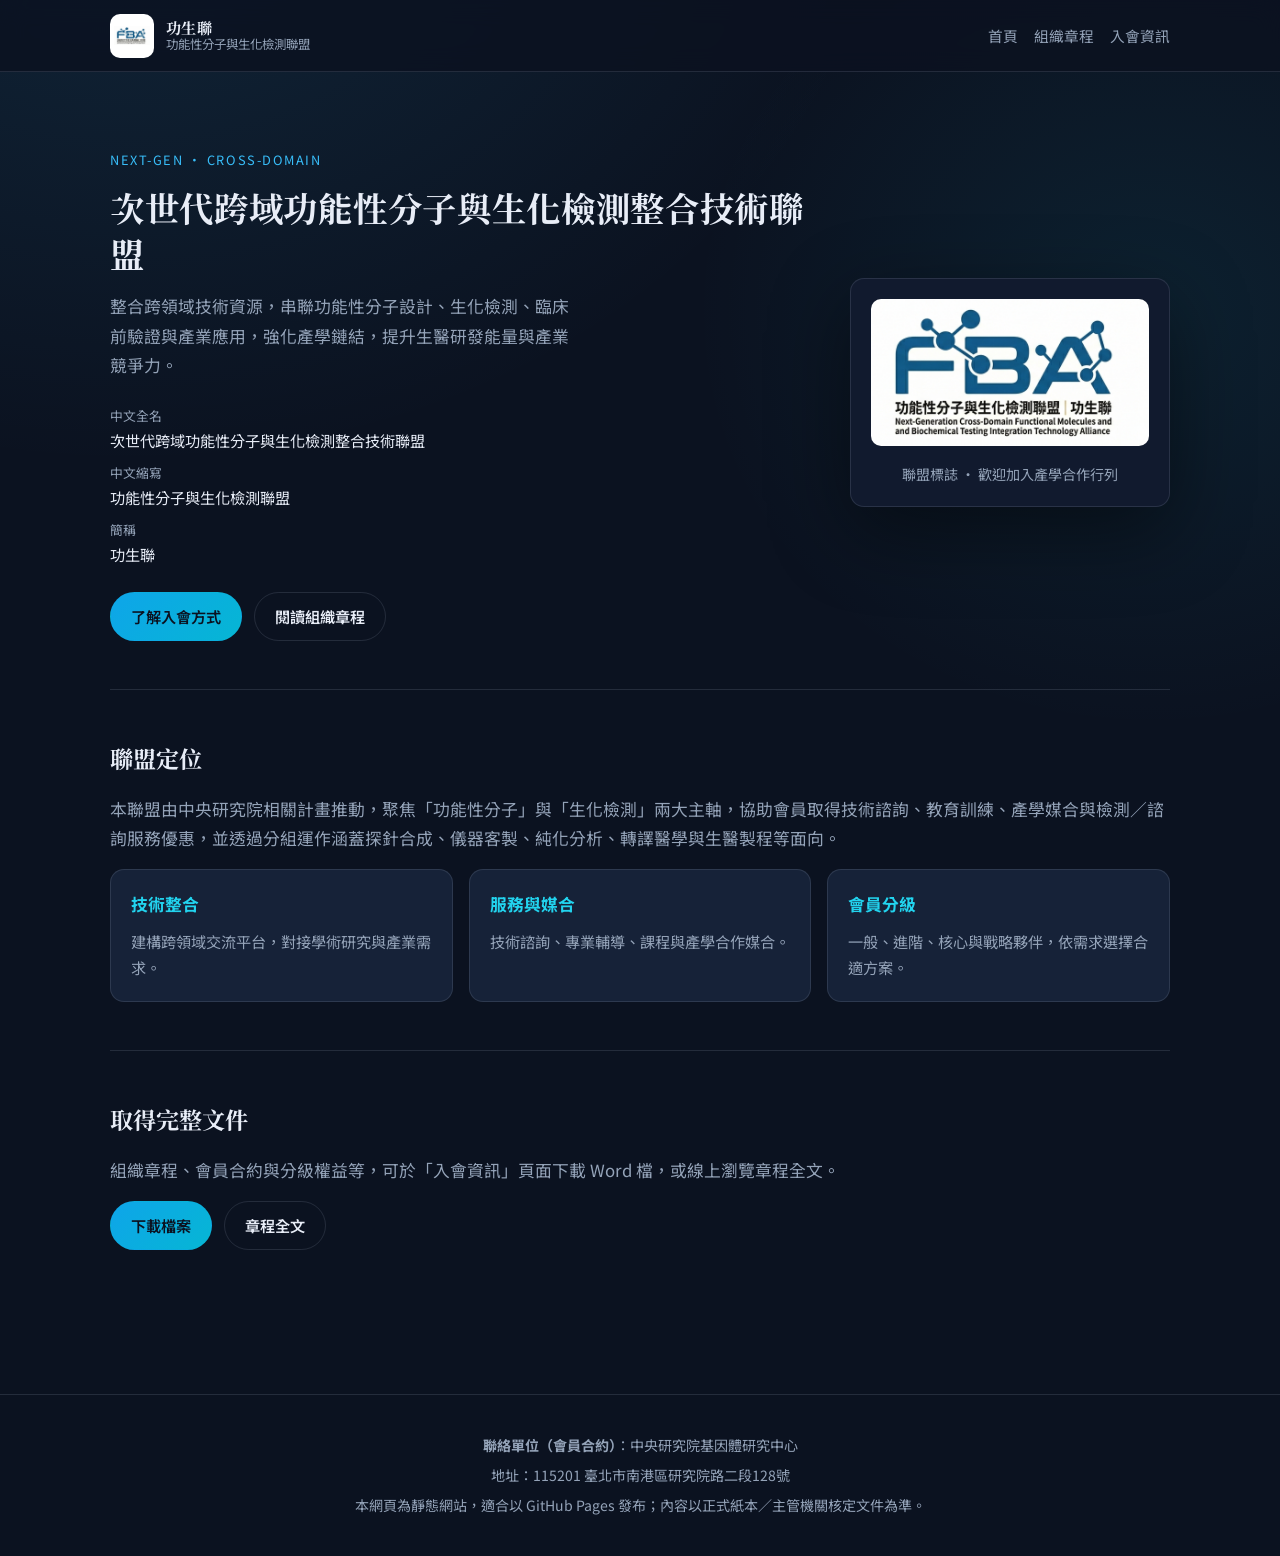
==== index.html @ 2496cc4a "Initial commit: GitHub Pages site for functional molecular alliance Made-with: Cursor" ====
<!DOCTYPE html>
<html lang="zh-Hant">
<head>
  <meta charset="utf-8" />
  <meta name="viewport" content="width=device-width, initial-scale=1" />
  <title>功生聯｜次世代跨域功能性分子與生化檢測整合技術聯盟</title>
  <meta name="description" content="功能性分子與生化檢測聯盟（功生聯）：整合跨領域技術資源，促進功能性分子設計、生化檢測與產學合作。" />
  <link rel="preconnect" href="https://fonts.googleapis.com" />
  <link rel="preconnect" href="https://fonts.gstatic.com" crossorigin />
  <link href="https://fonts.googleapis.com/css2?family=Noto+Sans+TC:wght@400;600;700&family=Noto+Serif+TC:wght@600;700&display=swap" rel="stylesheet" />
  <link rel="stylesheet" href="css/main.css" />
</head>
<body>
  <header class="site-header">
    <div class="site-header__inner">
      <a class="brand" href="index.html">
        <img class="brand__mark" src="assets/logo.jpg" width="44" height="44" alt="聯盟標誌" />
        <span class="brand__text">
          <span class="brand__name">功生聯</span>
          <span class="brand__abbr">功能性分子與生化檢測聯盟</span>
        </span>
      </a>
      <nav class="nav" aria-label="主要導覽">
        <a href="index.html">首頁</a>
        <a href="charter.html">組織章程</a>
        <a href="membership.html">入會資訊</a>
      </nav>
    </div>
  </header>

  <main>
    <section class="hero">
      <div>
        <span class="hero__badge">NEXT-GEN · CROSS-DOMAIN</span>
        <h1>次世代跨域功能性分子與生化檢測整合技術聯盟</h1>
        <p class="hero__lead">
          整合跨領域技術資源，串聯功能性分子設計、生化檢測、臨床前驗證與產業應用，強化產學鏈結，提升生醫研發能量與產業競爭力。
        </p>
        <dl class="hero__names">
          <div>
            <dt>中文全名</dt>
            <dd>次世代跨域功能性分子與生化檢測整合技術聯盟</dd>
          </div>
          <div>
            <dt>中文縮寫</dt>
            <dd>功能性分子與生化檢測聯盟</dd>
          </div>
          <div>
            <dt>簡稱</dt>
            <dd>功生聯</dd>
          </div>
        </dl>
        <div class="hero__actions">
          <a class="btn btn--primary" href="membership.html">了解入會方式</a>
          <a class="btn btn--ghost" href="charter.html">閱讀組織章程</a>
        </div>
      </div>
      <div class="hero__card">
        <img src="assets/logo.jpg" alt="次世代跨域功能性分子與生化檢測整合技術聯盟標誌" width="280" height="280" />
        <p class="hero__card-caption">聯盟標誌 · 歡迎加入產學合作行列</p>
      </div>
    </section>

    <section class="section" id="about">
      <h2>聯盟定位</h2>
      <p>
        本聯盟由中央研究院相關計畫推動，聚焦「功能性分子」與「生化檢測」兩大主軸，協助會員取得技術諮詢、教育訓練、產學媒合與檢測／諮詢服務優惠，並透過分組運作涵蓋探針合成、儀器客製、純化分析、轉譯醫學與生醫製程等面向。
      </p>
      <div class="grid-3">
        <article class="card">
          <h3>技術整合</h3>
          <p>建構跨領域交流平台，對接學術研究與產業需求。</p>
        </article>
        <article class="card">
          <h3>服務與媒合</h3>
          <p>技術諮詢、專業輔導、課程與產學合作媒合。</p>
        </article>
        <article class="card">
          <h3>會員分級</h3>
          <p>一般、進階、核心與戰略夥伴，依需求選擇合適方案。</p>
        </article>
      </div>
    </section>

    <section class="section" id="cta">
      <h2>取得完整文件</h2>
      <p>組織章程、會員合約與分級權益等，可於「入會資訊」頁面下載 Word 檔，或線上瀏覽章程全文。</p>
      <div class="hero__actions">
        <a class="btn btn--primary" href="membership.html#downloads">下載檔案</a>
        <a class="btn btn--ghost" href="charter.html">章程全文</a>
      </div>
    </section>
  </main>

  <footer class="site-footer">
    <p><strong>聯絡單位（會員合約）</strong>：中央研究院基因體研究中心</p>
    <p>地址：115201 臺北市南港區研究院路二段128號</p>
    <p>本網頁為靜態網站，適合以 GitHub Pages 發布；內容以正式紙本／主管機關核定文件為準。</p>
  </footer>
</body>
</html>
---- css/main.css ----
/* 功生聯 — GitHub Pages 靜態站 */
:root {
  --bg: #0b1220;
  --bg-elevated: #111a2e;
  --surface: #162238;
  --text: #e8edf7;
  --muted: #94a3b8;
  --accent: #38bdf8;
  --accent-2: #22d3ee;
  --border: rgba(148, 163, 184, 0.18);
  --radius: 14px;
  --shadow: 0 24px 80px rgba(0, 0, 0, 0.45);
  --font-sans: "Noto Sans TC", system-ui, sans-serif;
  --font-display: "Noto Serif TC", "Noto Sans TC", serif;
}

*,
*::before,
*::after {
  box-sizing: border-box;
}

html {
  scroll-behavior: smooth;
}

body {
  margin: 0;
  font-family: var(--font-sans);
  font-size: 1.05rem;
  line-height: 1.75;
  color: var(--text);
  background: var(--bg);
  background-image:
    radial-gradient(ellipse 120% 80% at 10% -10%, rgba(56, 189, 248, 0.12), transparent 50%),
    radial-gradient(ellipse 80% 60% at 90% 20%, rgba(34, 211, 238, 0.08), transparent 45%);
  min-height: 100vh;
}

a {
  color: var(--accent);
  text-decoration: none;
}
a:hover {
  text-decoration: underline;
  color: var(--accent-2);
}

img {
  max-width: 100%;
  height: auto;
  display: block;
}

.site-header {
  position: sticky;
  top: 0;
  z-index: 50;
  backdrop-filter: blur(12px);
  background: rgba(11, 18, 32, 0.82);
  border-bottom: 1px solid var(--border);
}

.site-header__inner {
  max-width: 1100px;
  margin: 0 auto;
  padding: 0.85rem 1.25rem;
  display: flex;
  align-items: center;
  justify-content: space-between;
  gap: 1rem;
  flex-wrap: wrap;
}

.brand {
  display: flex;
  align-items: center;
  gap: 0.75rem;
  color: var(--text);
  text-decoration: none;
}
.brand:hover {
  text-decoration: none;
  color: var(--accent-2);
}

.brand__mark {
  width: 44px;
  height: 44px;
  border-radius: 10px;
  object-fit: contain;
  background: #fff;
  padding: 4px;
}

.brand__text {
  display: flex;
  flex-direction: column;
  line-height: 1.25;
}

.brand__name {
  font-family: var(--font-display);
  font-weight: 700;
  font-size: 0.95rem;
  letter-spacing: 0.02em;
}

.brand__abbr {
  font-size: 0.78rem;
  color: var(--muted);
}

.nav {
  display: flex;
  flex-wrap: wrap;
  gap: 0.35rem 1rem;
  align-items: center;
}

.nav a {
  font-size: 0.92rem;
  padding: 0.35rem 0;
  color: var(--muted);
}
.nav a:hover {
  color: var(--accent);
}

main {
  max-width: 1100px;
  margin: 0 auto;
  padding: 2rem 1.25rem 4rem;
}

.hero {
  display: grid;
  gap: 2rem;
  padding: 2.5rem 0 3rem;
  border-bottom: 1px solid var(--border);
}

@media (min-width: 768px) {
  .hero {
    grid-template-columns: minmax(0, 1fr) minmax(0, 320px);
    align-items: center;
  }
}

.hero__badge {
  display: inline-block;
  font-size: 0.8rem;
  letter-spacing: 0.12em;
  text-transform: uppercase;
  color: var(--accent);
  margin-bottom: 0.75rem;
}

.hero h1 {
  font-family: var(--font-display);
  font-size: clamp(1.65rem, 4vw, 2.15rem);
  font-weight: 700;
  line-height: 1.35;
  margin: 0 0 1rem;
  letter-spacing: 0.02em;
}

.hero__lead {
  color: var(--muted);
  font-size: 1.05rem;
  max-width: 52ch;
  margin: 0 0 1.5rem;
}

.hero__names {
  display: flex;
  flex-direction: column;
  gap: 0.5rem;
  margin-bottom: 1.5rem;
  font-size: 0.95rem;
}

.hero__names dt {
  color: var(--muted);
  font-size: 0.8rem;
  margin: 0;
}
.hero__names dd {
  margin: 0;
}

.hero__actions {
  display: flex;
  flex-wrap: wrap;
  gap: 0.75rem;
}

.btn {
  display: inline-flex;
  align-items: center;
  justify-content: center;
  padding: 0.65rem 1.25rem;
  border-radius: 999px;
  font-weight: 600;
  font-size: 0.95rem;
  border: 1px solid transparent;
  cursor: pointer;
  transition: transform 0.15s ease, background 0.15s ease, border-color 0.15s ease;
}
.btn:hover {
  text-decoration: none;
  transform: translateY(-1px);
}

.btn--primary {
  background: linear-gradient(135deg, #0ea5e9, #06b6d4);
  color: #0b1220;
}
.btn--primary:hover {
  color: #0b1220;
}

.btn--ghost {
  background: transparent;
  border-color: var(--border);
  color: var(--text);
}
.btn--ghost:hover {
  border-color: var(--accent);
  color: var(--accent);
}

.hero__card {
  background: var(--bg-elevated);
  border: 1px solid var(--border);
  border-radius: var(--radius);
  padding: 1.25rem;
  box-shadow: var(--shadow);
}

.hero__card img {
  border-radius: 10px;
  margin: 0 auto 1rem;
  max-height: 200px;
  width: auto;
}

.hero__card-caption {
  text-align: center;
  font-size: 0.88rem;
  color: var(--muted);
  margin: 0;
}

.section {
  padding: 3rem 0;
  border-bottom: 1px solid var(--border);
}
.section:last-of-type {
  border-bottom: none;
}

.section h2 {
  font-family: var(--font-display);
  font-size: 1.45rem;
  margin: 0 0 1rem;
}

.section p {
  color: var(--muted);
  margin: 0 0 1rem;
}

.grid-3 {
  display: grid;
  gap: 1rem;
}

@media (min-width: 640px) {
  .grid-3 {
    grid-template-columns: repeat(3, 1fr);
  }
}

.card {
  background: var(--surface);
  border: 1px solid var(--border);
  border-radius: var(--radius);
  padding: 1.25rem;
}

.card h3 {
  font-size: 1.05rem;
  margin: 0 0 0.5rem;
  color: var(--accent-2);
}

.card p {
  margin: 0;
  font-size: 0.95rem;
}

.page-title {
  font-family: var(--font-display);
  font-size: clamp(1.5rem, 3vw, 1.85rem);
  margin: 0 0 0.5rem;
}

.page-intro {
  color: var(--muted);
  margin: 0 0 2rem;
  max-width: 65ch;
}

.prose {
  max-width: 52rem;
}

.prose h2 {
  font-family: var(--font-display);
  font-size: 1.2rem;
  margin: 2.25rem 0 0.75rem;
  color: var(--text);
}

.prose h2:first-child {
  margin-top: 0;
}

.prose p,
.prose li {
  color: #cbd5e1;
}

.prose ol {
  padding-left: 1.25rem;
}

.prose li {
  margin: 0.35rem 0;
}

.doc-table-wrap {
  overflow-x: auto;
  margin: 1.5rem 0;
  border-radius: var(--radius);
  border: 1px solid var(--border);
}

.doc-table {
  width: 100%;
  border-collapse: collapse;
  font-size: 0.88rem;
}

.doc-table th,
.doc-table td {
  padding: 0.65rem 0.85rem;
  text-align: left;
  border-bottom: 1px solid var(--border);
  vertical-align: top;
}

.doc-table th {
  background: var(--surface);
  color: var(--accent-2);
  font-weight: 600;
}

.doc-table tr:last-child td {
  border-bottom: none;
}

.download-list {
  list-style: none;
  padding: 0;
  margin: 1rem 0 0;
}

.download-list li {
  margin: 0.75rem 0;
  padding: 1rem;
  background: var(--surface);
  border-radius: var(--radius);
  border: 1px solid var(--border);
  display: flex;
  flex-wrap: wrap;
  align-items: center;
  justify-content: space-between;
  gap: 0.75rem;
}

.contact-box {
  background: var(--bg-elevated);
  border: 1px solid var(--border);
  border-radius: var(--radius);
  padding: 1.5rem;
  margin-top: 2rem;
}

.contact-box h3 {
  margin: 0 0 0.75rem;
  font-size: 1.1rem;
}

.contact-box p {
  margin: 0.35rem 0;
  color: var(--muted);
}

.site-footer {
  border-top: 1px solid var(--border);
  padding: 2rem 1.25rem;
  margin-top: 2rem;
  text-align: center;
  color: var(--muted);
  font-size: 0.88rem;
}

.site-footer p {
  margin: 0.35rem 0;
}

.back-link {
  display: inline-block;
  margin-bottom: 1.5rem;
  font-size: 0.92rem;
}

.note {
  font-size: 0.9rem;
  color: var(--muted);
  border-left: 3px solid var(--accent);
  padding-left: 1rem;
  margin: 1.5rem 0;
}
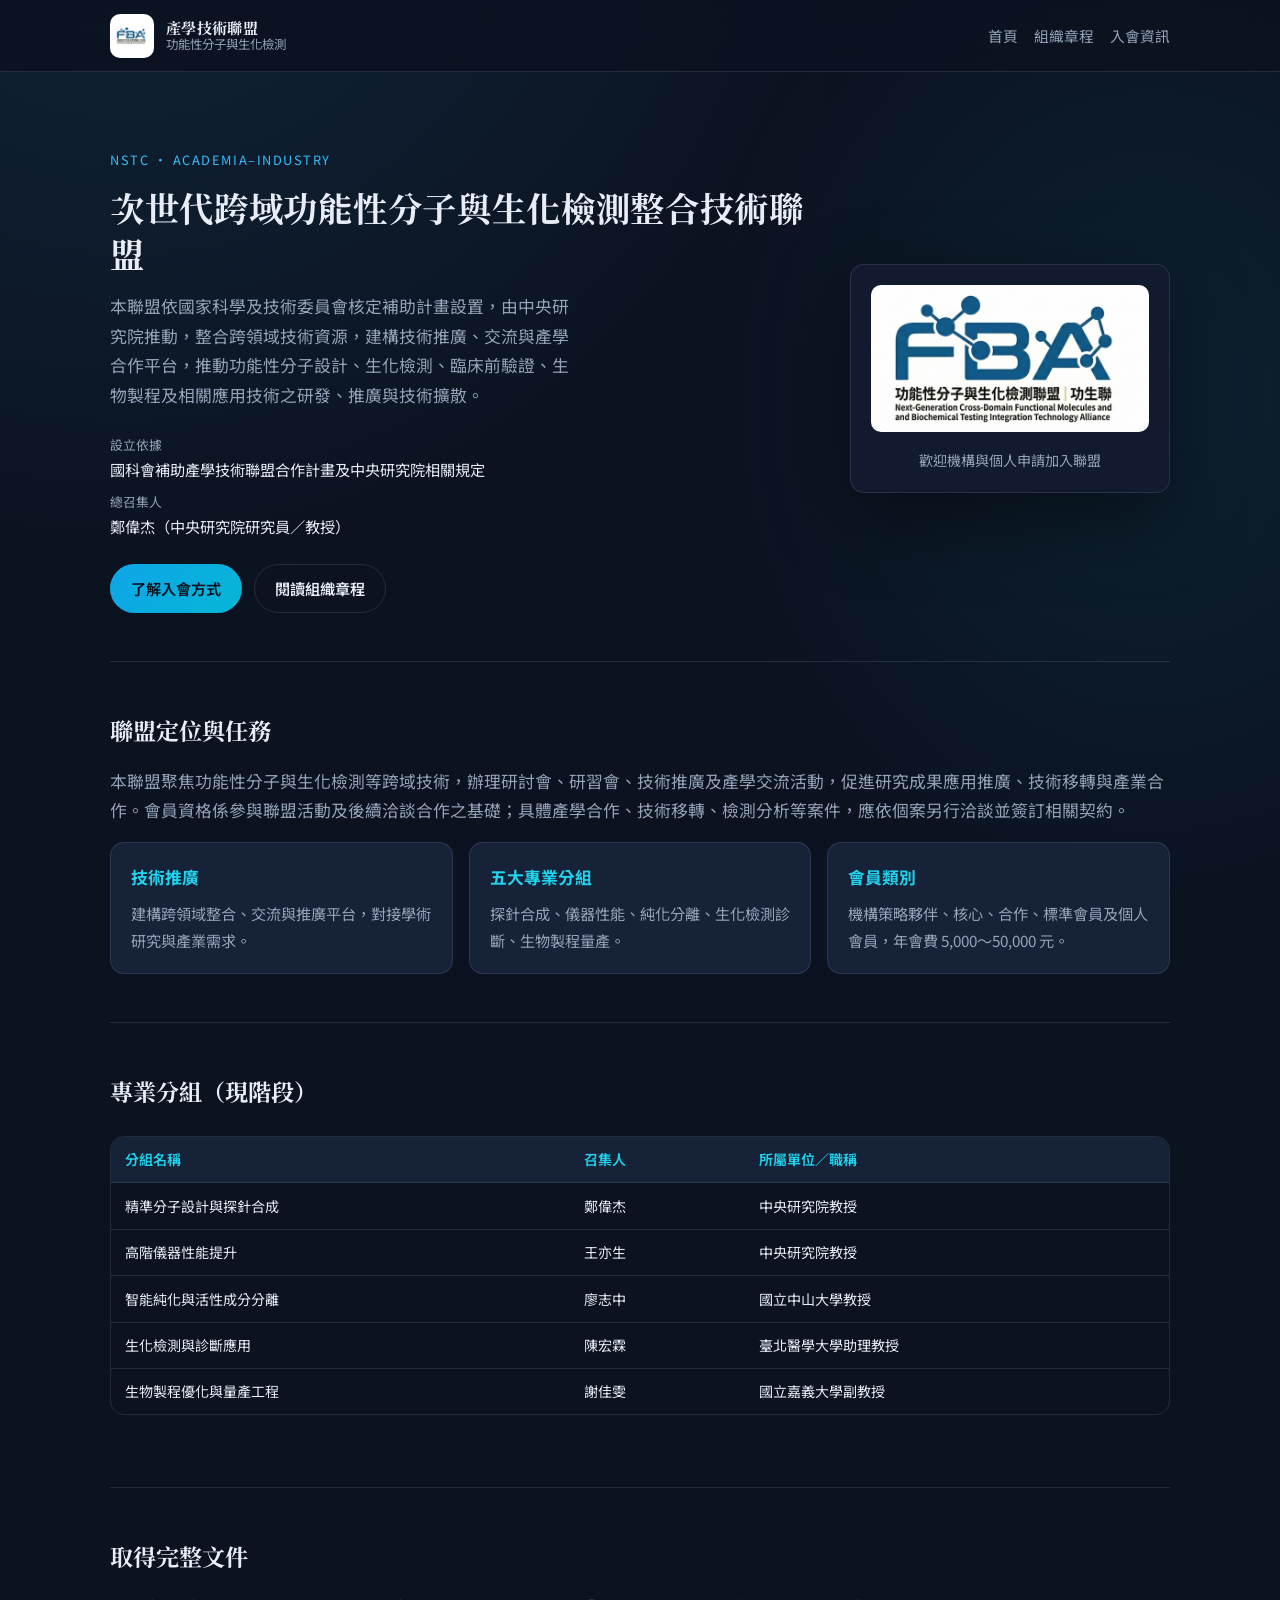
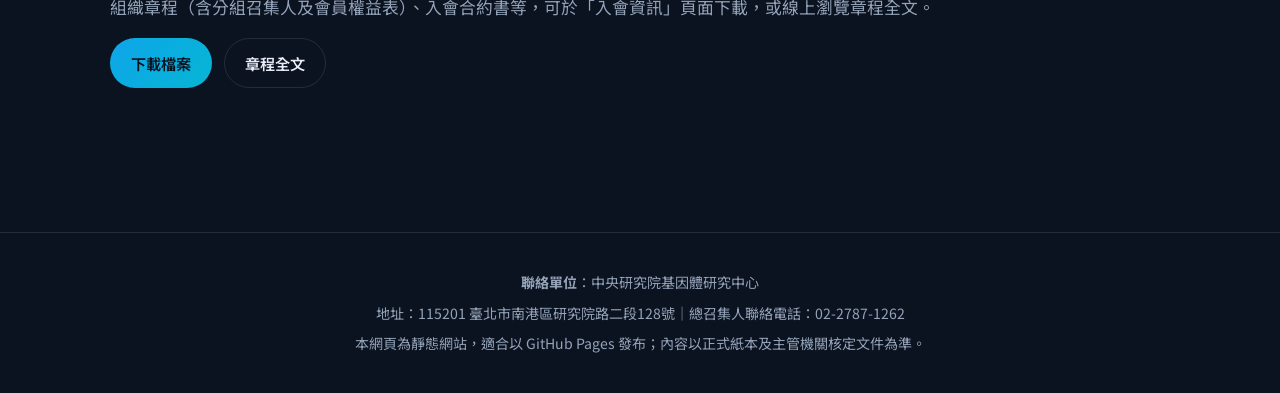
==== commit 7a9c2ef0: "Update site from 2026 charter and membership contract" ====
--- a/index.html
+++ b/index.html
@@ -3,8 +3,8 @@
 <head>
   <meta charset="utf-8" />
   <meta name="viewport" content="width=device-width, initial-scale=1" />
-  <title>功生聯｜次世代跨域功能性分子與生化檢測整合技術聯盟</title>
-  <meta name="description" content="功能性分子與生化檢測聯盟（功生聯）：整合跨領域技術資源，促進功能性分子設計、生化檢測與產學合作。" />
+  <title>次世代跨域功能性分子與生化檢測整合技術聯盟</title>
+  <meta name="description" content="依國科會補助計畫設置之產學技術聯盟：推動功能性分子、生化檢測與產學合作，辦理研討會、研習會及技術推廣活動。" />
   <link rel="preconnect" href="https://fonts.googleapis.com" />
   <link rel="preconnect" href="https://fonts.gstatic.com" crossorigin />
   <link href="https://fonts.googleapis.com/css2?family=Noto+Sans+TC:wght@400;600;700&family=Noto+Serif+TC:wght@600;700&display=swap" rel="stylesheet" />
@@ -16,12 +16,12 @@
       <a class="brand" href="index.html">
         <img class="brand__mark" src="assets/logo.jpg" width="44" height="44" alt="聯盟標誌" />
         <span class="brand__text">
-          <span class="brand__name">功生聯</span>
-          <span class="brand__abbr">功能性分子與生化檢測聯盟</span>
+          <span class="brand__name">產學技術聯盟</span>
+          <span class="brand__abbr">功能性分子與生化檢測</span>
         </span>
       </a>
       <nav class="nav" aria-label="主要導覽">
-        <a href="index.html">首頁</a>
+        <a href="index.html" aria-current="page">首頁</a>
         <a href="charter.html">組織章程</a>
         <a href="membership.html">入會資訊</a>
       </nav>
@@ -31,23 +31,19 @@
   <main>
     <section class="hero">
       <div>
-        <span class="hero__badge">NEXT-GEN · CROSS-DOMAIN</span>
+        <span class="hero__badge">NSTC · ACADEMIA–INDUSTRY</span>
         <h1>次世代跨域功能性分子與生化檢測整合技術聯盟</h1>
         <p class="hero__lead">
-          整合跨領域技術資源，串聯功能性分子設計、生化檢測、臨床前驗證與產業應用，強化產學鏈結，提升生醫研發能量與產業競爭力。
+          本聯盟依國家科學及技術委員會核定補助計畫設置，由中央研究院推動，整合跨領域技術資源，建構技術推廣、交流與產學合作平台，推動功能性分子設計、生化檢測、臨床前驗證、生物製程及相關應用技術之研發、推廣與技術擴散。
         </p>
         <dl class="hero__names">
           <div>
-            <dt>中文全名</dt>
-            <dd>次世代跨域功能性分子與生化檢測整合技術聯盟</dd>
+            <dt>設立依據</dt>
+            <dd>國科會補助產學技術聯盟合作計畫及中央研究院相關規定</dd>
           </div>
           <div>
-            <dt>中文縮寫</dt>
-            <dd>功能性分子與生化檢測聯盟</dd>
-          </div>
-          <div>
-            <dt>簡稱</dt>
-            <dd>功生聯</dd>
+            <dt>總召集人</dt>
+            <dd>鄭偉杰（中央研究院研究員／教授）</dd>
           </div>
         </dl>
         <div class="hero__actions">
@@ -57,34 +53,76 @@
       </div>
       <div class="hero__card">
         <img src="assets/logo.jpg" alt="次世代跨域功能性分子與生化檢測整合技術聯盟標誌" width="280" height="280" />
-        <p class="hero__card-caption">聯盟標誌 · 歡迎加入產學合作行列</p>
+        <p class="hero__card-caption">歡迎機構與個人申請加入聯盟</p>
       </div>
     </section>
 
     <section class="section" id="about">
-      <h2>聯盟定位</h2>
+      <h2>聯盟定位與任務</h2>
       <p>
-        本聯盟由中央研究院相關計畫推動，聚焦「功能性分子」與「生化檢測」兩大主軸，協助會員取得技術諮詢、教育訓練、產學媒合與檢測／諮詢服務優惠，並透過分組運作涵蓋探針合成、儀器客製、純化分析、轉譯醫學與生醫製程等面向。
+        本聯盟聚焦功能性分子與生化檢測等跨域技術，辦理研討會、研習會、技術推廣及產學交流活動，促進研究成果應用推廣、技術移轉與產業合作。會員資格係參與聯盟活動及後續洽談合作之基礎；具體產學合作、技術移轉、檢測分析等案件，應依個案另行洽談並簽訂相關契約。
       </p>
       <div class="grid-3">
         <article class="card">
-          <h3>技術整合</h3>
-          <p>建構跨領域交流平台，對接學術研究與產業需求。</p>
+          <h3>技術推廣</h3>
+          <p>建構跨領域整合、交流與推廣平台，對接學術研究與產業需求。</p>
         </article>
         <article class="card">
-          <h3>服務與媒合</h3>
-          <p>技術諮詢、專業輔導、課程與產學合作媒合。</p>
+          <h3>五大專業分組</h3>
+          <p>探針合成、儀器性能、純化分離、生化檢測診斷、生物製程量產。</p>
         </article>
         <article class="card">
-          <h3>會員分級</h3>
-          <p>一般、進階、核心與戰略夥伴，依需求選擇合適方案。</p>
+          <h3>會員類別</h3>
+          <p>機構策略夥伴、核心、合作、標準會員及個人會員，年會費 5,000～50,000 元。</p>
         </article>
+      </div>
+    </section>
+
+    <section class="section" id="groups">
+      <h2>專業分組（現階段）</h2>
+      <div class="doc-table-wrap">
+        <table class="doc-table">
+          <thead>
+            <tr>
+              <th>分組名稱</th>
+              <th>召集人</th>
+              <th>所屬單位／職稱</th>
+            </tr>
+          </thead>
+          <tbody>
+            <tr>
+              <td>精準分子設計與探針合成</td>
+              <td>鄭偉杰</td>
+              <td>中央研究院教授</td>
+            </tr>
+            <tr>
+              <td>高階儀器性能提升</td>
+              <td>王亦生</td>
+              <td>中央研究院教授</td>
+            </tr>
+            <tr>
+              <td>智能純化與活性成分分離</td>
+              <td>廖志中</td>
+              <td>國立中山大學教授</td>
+            </tr>
+            <tr>
+              <td>生化檢測與診斷應用</td>
+              <td>陳宏霖</td>
+              <td>臺北醫學大學助理教授</td>
+            </tr>
+            <tr>
+              <td>生物製程優化與量產工程</td>
+              <td>謝佳雯</td>
+              <td>國立嘉義大學副教授</td>
+            </tr>
+          </tbody>
+        </table>
       </div>
     </section>
 
     <section class="section" id="cta">
       <h2>取得完整文件</h2>
-      <p>組織章程、會員合約與分級權益等，可於「入會資訊」頁面下載 Word 檔，或線上瀏覽章程全文。</p>
+      <p>組織章程（含分組召集人及會員權益表）、入會合約書等，可於「入會資訊」頁面下載，或線上瀏覽章程全文。</p>
       <div class="hero__actions">
         <a class="btn btn--primary" href="membership.html#downloads">下載檔案</a>
         <a class="btn btn--ghost" href="charter.html">章程全文</a>
@@ -93,9 +131,9 @@
   </main>
 
   <footer class="site-footer">
-    <p><strong>聯絡單位（會員合約）</strong>：中央研究院基因體研究中心</p>
-    <p>地址：115201 臺北市南港區研究院路二段128號</p>
-    <p>本網頁為靜態網站，適合以 GitHub Pages 發布；內容以正式紙本／主管機關核定文件為準。</p>
+    <p><strong>聯絡單位</strong>：中央研究院基因體研究中心</p>
+    <p>地址：115201 臺北市南港區研究院路二段128號｜總召集人聯絡電話：02-2787-1262</p>
+    <p>本網頁為靜態網站，適合以 GitHub Pages 發布；內容以正式紙本及主管機關核定文件為準。</p>
   </footer>
 </body>
 </html>
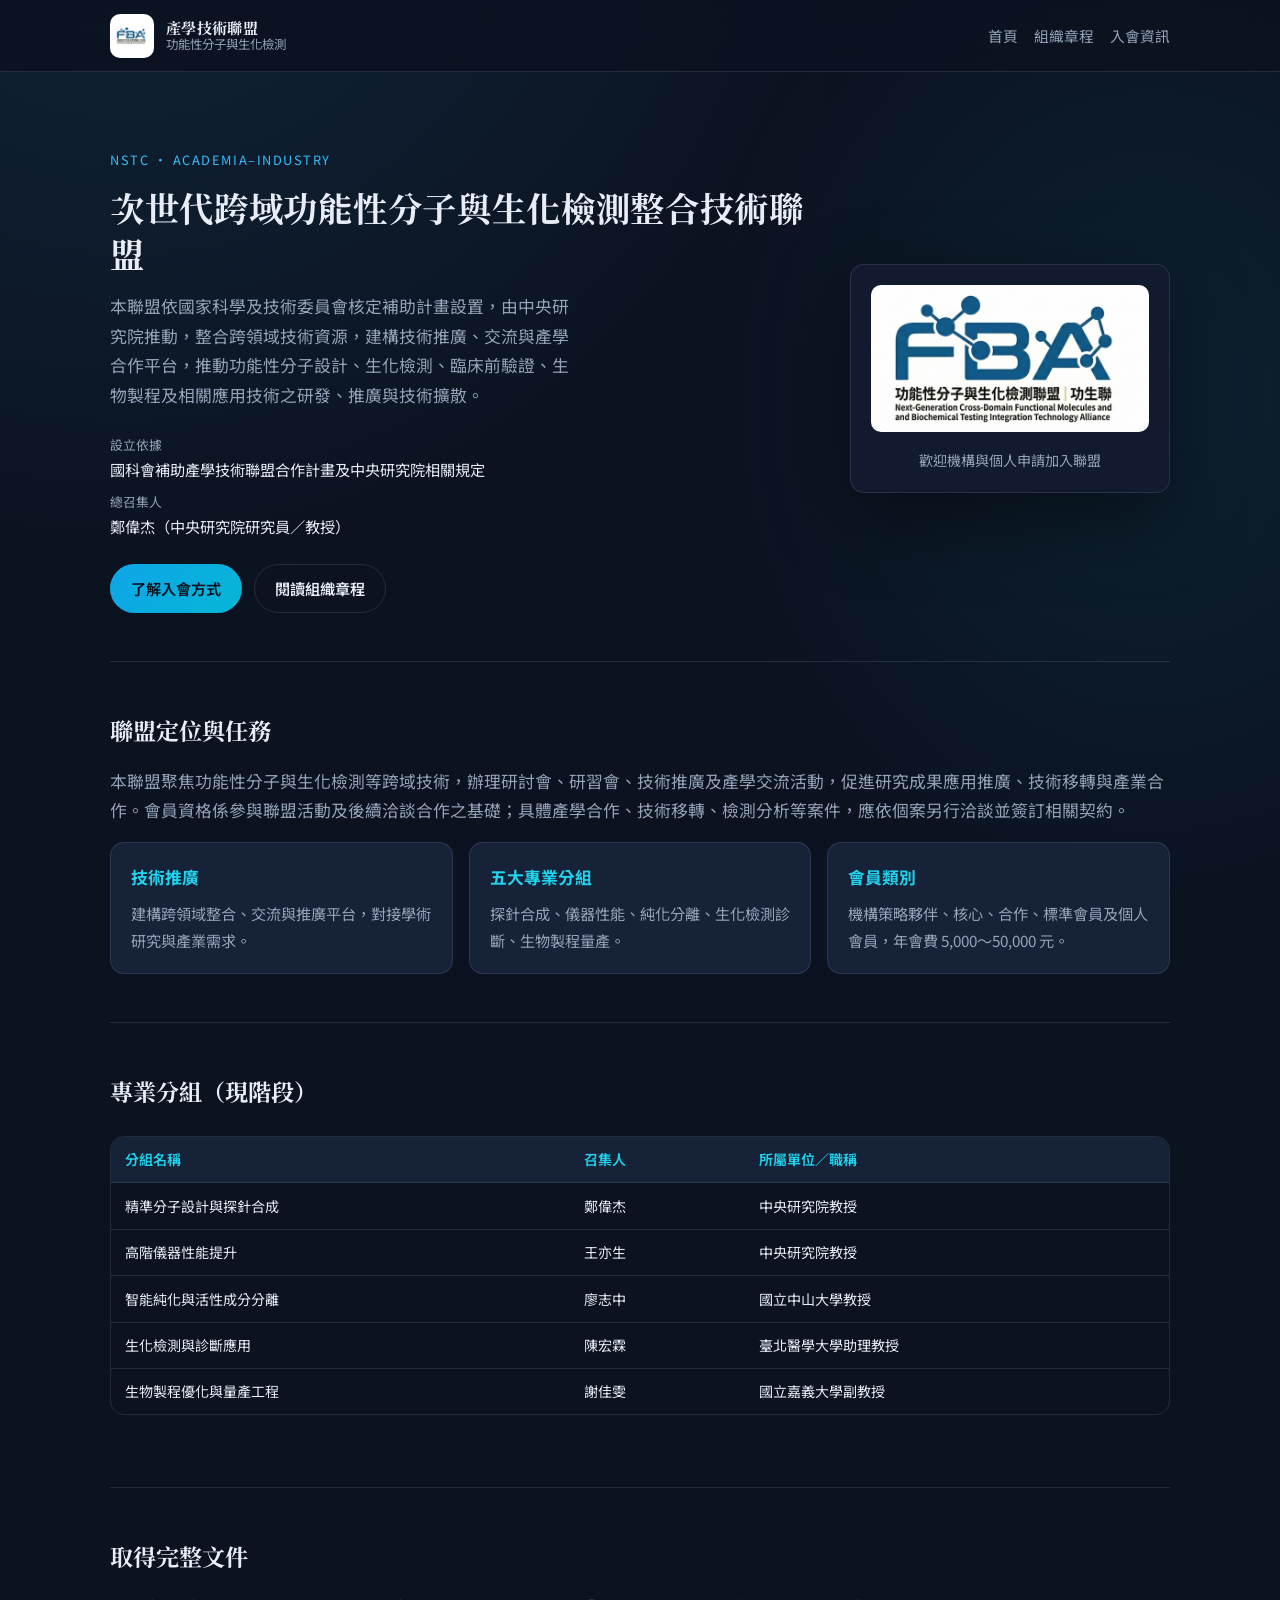
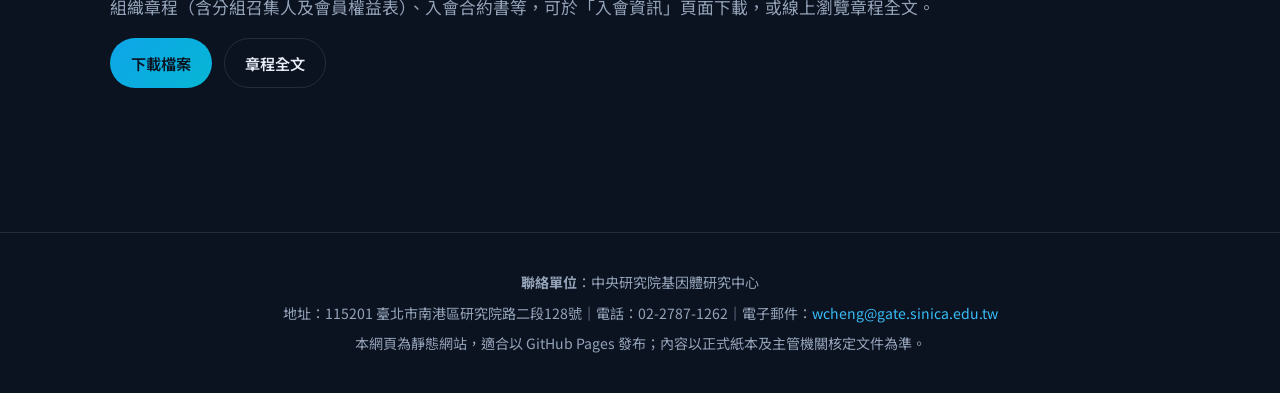
==== commit 585b9667: "Update contact email and membership contract file" ====
--- a/index.html
+++ b/index.html
@@ -132,7 +132,7 @@
 
   <footer class="site-footer">
     <p><strong>聯絡單位</strong>：中央研究院基因體研究中心</p>
-    <p>地址：115201 臺北市南港區研究院路二段128號｜總召集人聯絡電話：02-2787-1262</p>
+    <p>地址：115201 臺北市南港區研究院路二段128號｜電話：02-2787-1262｜電子郵件：<a href="mailto:wcheng@gate.sinica.edu.tw">wcheng@gate.sinica.edu.tw</a></p>
     <p>本網頁為靜態網站，適合以 GitHub Pages 發布；內容以正式紙本及主管機關核定文件為準。</p>
   </footer>
 </body>
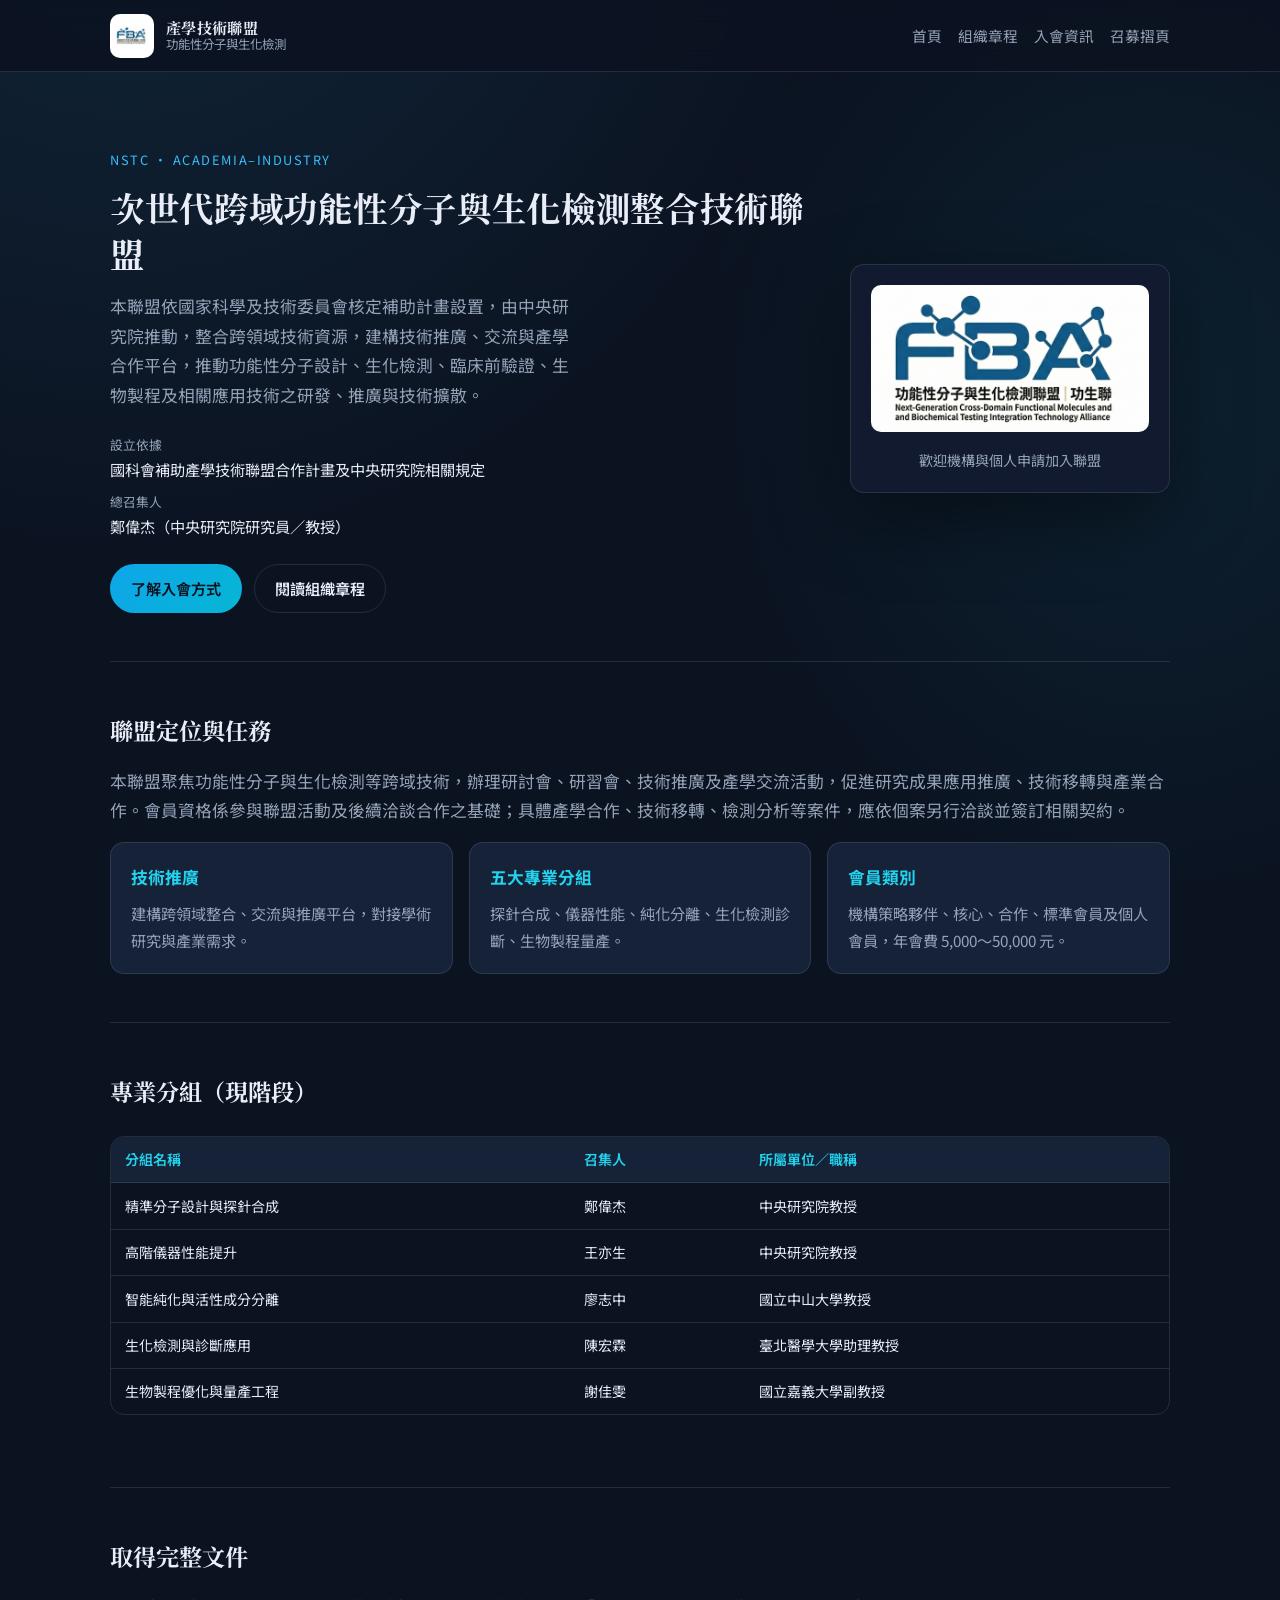
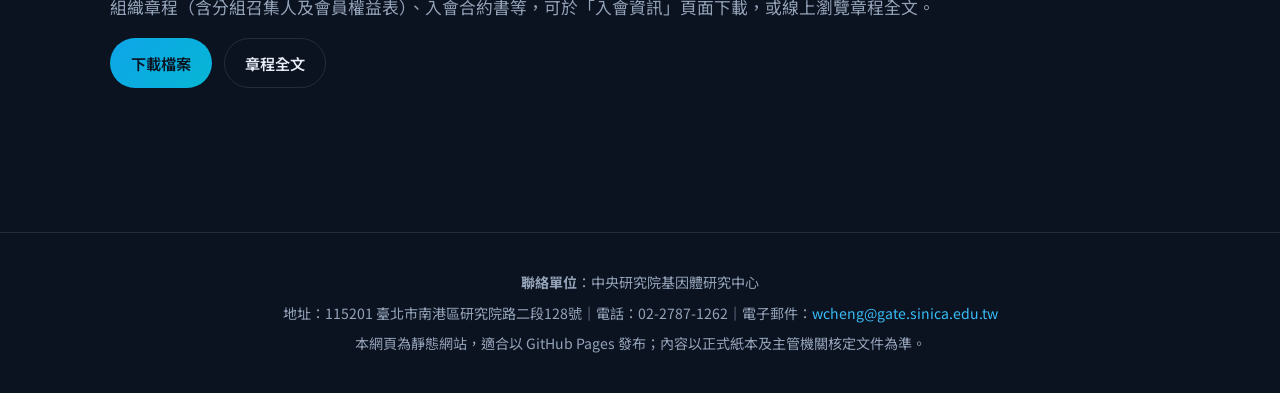
==== commit 47b88ab3: "Update membership contract: president changed to Chen Chien-jen" ====
--- a/index.html
+++ b/index.html
@@ -24,6 +24,7 @@
         <a href="index.html" aria-current="page">首頁</a>
         <a href="charter.html">組織章程</a>
         <a href="membership.html">入會資訊</a>
+        <a href="brochure.html">召募摺頁</a>
       </nav>
     </div>
   </header>
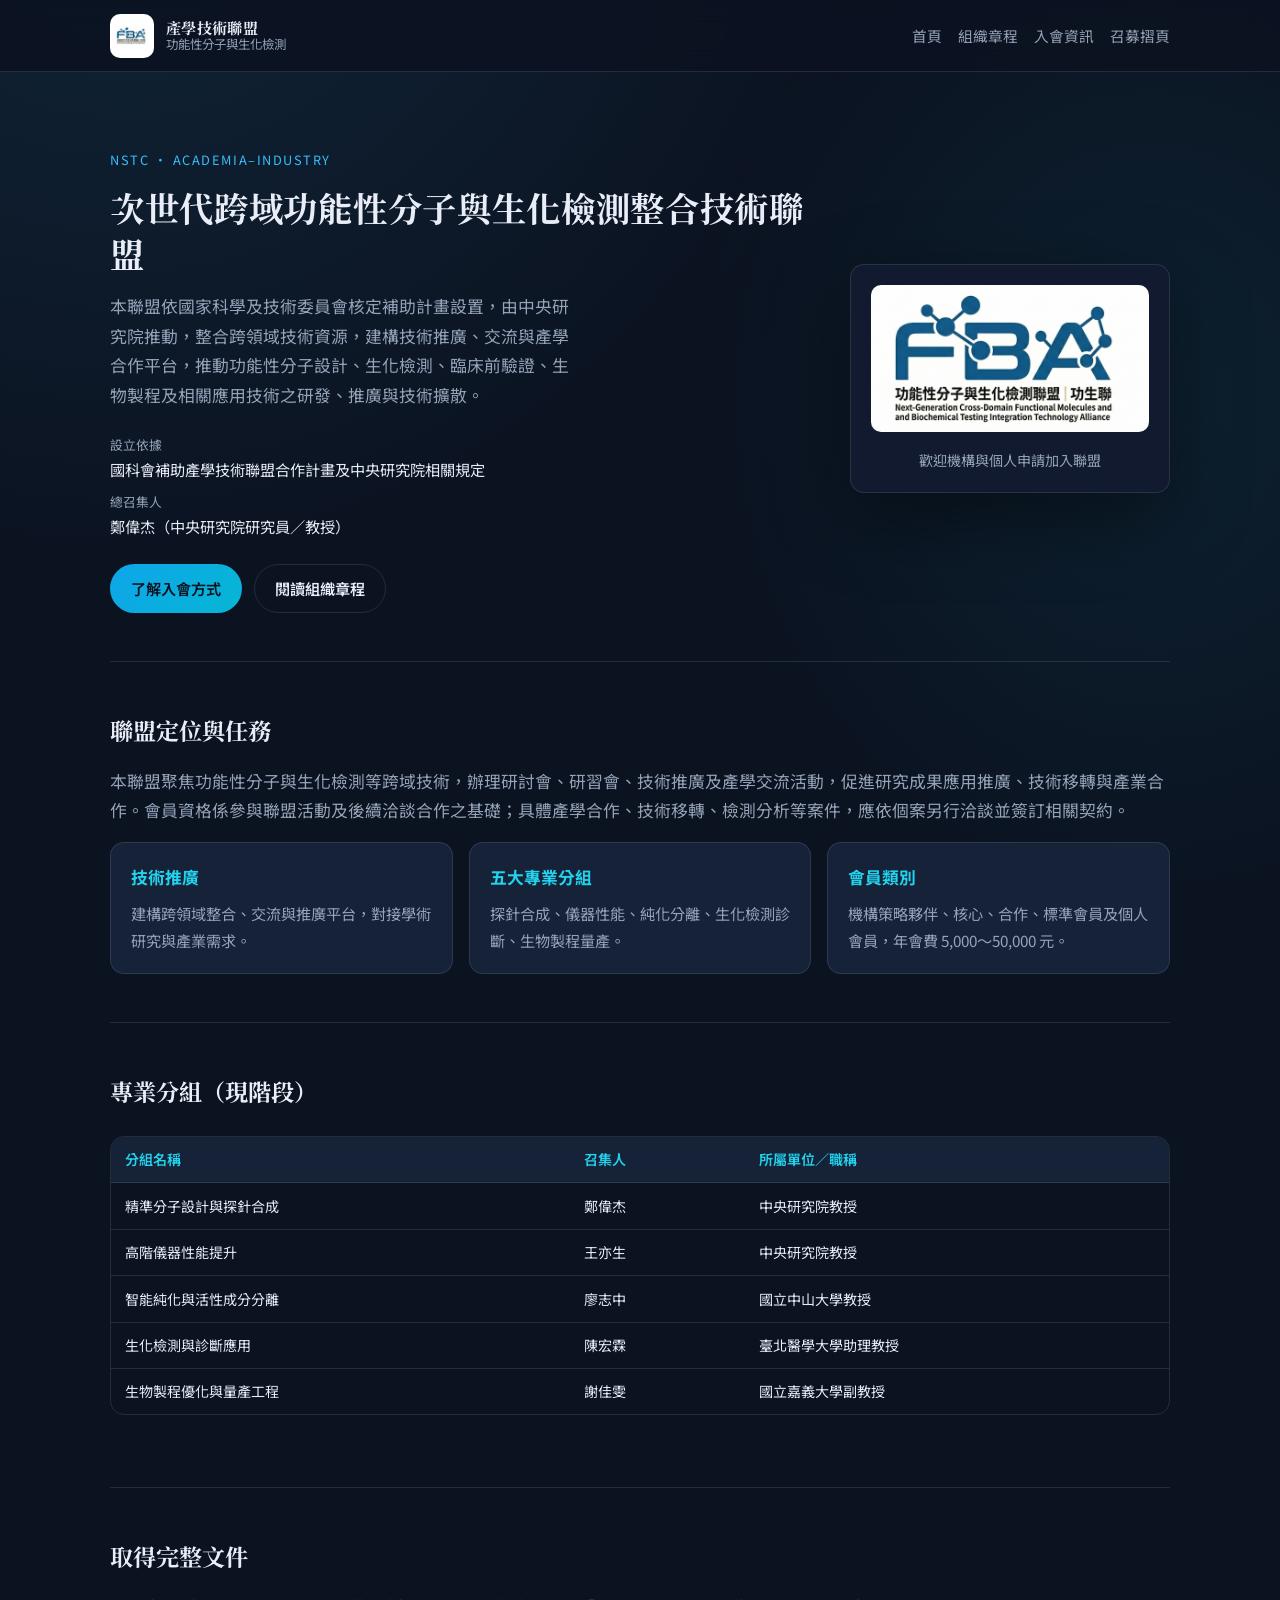
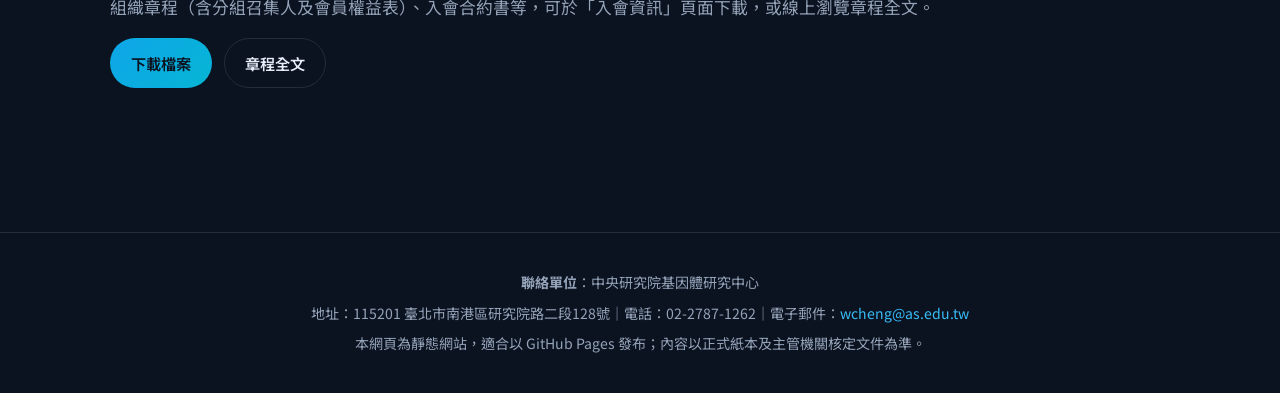
==== commit 4e790a6e: "Update the membership contract to the latest version and align published contact details. Co-authore" ====
--- a/index.html
+++ b/index.html
@@ -133,7 +133,7 @@
 
   <footer class="site-footer">
     <p><strong>聯絡單位</strong>：中央研究院基因體研究中心</p>
-    <p>地址：115201 臺北市南港區研究院路二段128號｜電話：02-2787-1262｜電子郵件：<a href="mailto:wcheng@gate.sinica.edu.tw">wcheng@gate.sinica.edu.tw</a></p>
+    <p>地址：115201 臺北市南港區研究院路二段128號｜電話：02-2787-1262｜電子郵件：<a href="mailto:wcheng@as.edu.tw">wcheng@as.edu.tw</a></p>
     <p>本網頁為靜態網站，適合以 GitHub Pages 發布；內容以正式紙本及主管機關核定文件為準。</p>
   </footer>
 </body>
